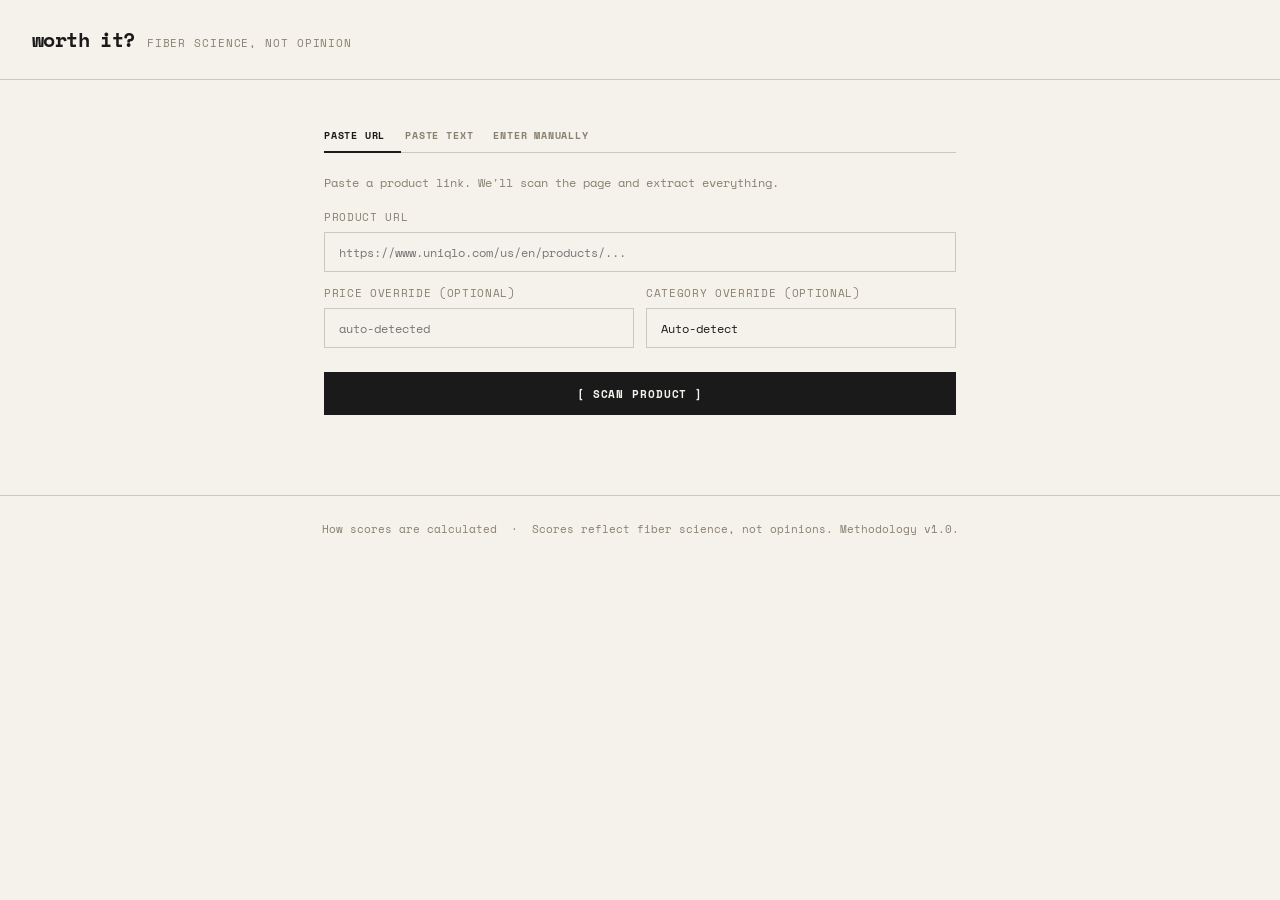
==== templates/index.html @ c6278e77 "feat: restructure card-top to headline-first; add property attribution and construction fallback HTM" ====
<!DOCTYPE html>
<html lang="en">
<head>
  <meta charset="UTF-8" />
  <meta name="viewport" content="width=device-width, initial-scale=1.0" />
  <title>Worth It?</title>
  <link rel="preconnect" href="https://fonts.googleapis.com" />
  <link rel="preconnect" href="https://fonts.gstatic.com" crossorigin />
  <link href="https://fonts.googleapis.com/css2?family=Space+Mono:ital,wght@0,400;0,700;1,400&display=swap" rel="stylesheet" />
  <link rel="stylesheet" href="/static/style.css" />
</head>
<body>

  <header>
    <span class="logo">worth it?</span>
    <span class="tagline">fiber science, not opinion</span>
  </header>

  <main>
    <!-- Input panel -->
    <section id="input-panel">
      <div class="tabs">
        <button class="tab active" data-tab="url">Paste URL</button>
        <button class="tab" data-tab="text">Paste text</button>
        <button class="tab" data-tab="manual">Enter manually</button>
      </div>

      <!-- ── Tab A: URL scan ──────────────────────────────────────────────── -->
      <div id="url-form" class="tab-content active">
        <p class="tab-hint">Paste a product link. We'll scan the page and extract everything.</p>
        <div class="field">
          <label for="url-input">Product URL</label>
          <input
            id="url-input"
            type="url"
            placeholder="https://www.uniqlo.com/us/en/products/..."
            autocomplete="off"
            spellcheck="false"
          />
        </div>
        <div class="field-row two-col" style="margin-top:12px">
          <div class="field">
            <label for="price-url">Price override <span class="optional">(optional)</span></label>
            <input id="price-url" type="number" min="0" step="0.01" placeholder="auto-detected" />
          </div>
          <div class="field">
            <label for="category-url">Category override <span class="optional">(optional)</span></label>
            <select id="category-url">
              <option value="">Auto-detect</option>
              <option value="sweater">Sweater / knitwear</option>
              <option value="t-shirt">T-shirt / top</option>
              <option value="dress">Dress / skirt</option>
              <option value="jeans">Jeans / trousers</option>
              <option value="outerwear">Jacket / coat</option>
              <option value="activewear">Activewear</option>
            </select>
          </div>
        </div>
        <button id="btn-score-url" type="button" class="btn-score">[ SCAN PRODUCT ]</button>
      </div>

      <!-- ── Tab B: Paste text ────────────────────────────────────────────── -->
      <div id="text-form" class="tab-content">
        <p class="tab-hint">
          Copy any text from the product page — the description, materials section, or care label — and paste it here. No formatting needed.
        </p>
        <div class="field">
          <label for="raw-text">Product description</label>
          <textarea
            id="raw-text"
            rows="6"
            placeholder="e.g. Material: 52% Acrylic, 48% Polyester&#10;Care: Machine wash cold&#10;$148.00&#10;&#10;Paste anything from the product page."
          ></textarea>
        </div>
        <div class="field-row two-col" style="margin-top:12px">
          <div class="field">
            <label for="price-text">Price override <span class="optional">(optional)</span></label>
            <input id="price-text" type="number" min="0" step="0.01" placeholder="auto-detected" />
          </div>
          <div class="field">
            <label for="category-text">Category override <span class="optional">(optional)</span></label>
            <select id="category-text">
              <option value="">Auto-detect</option>
              <option value="sweater">Sweater / knitwear</option>
              <option value="t-shirt">T-shirt / top</option>
              <option value="dress">Dress / skirt</option>
              <option value="jeans">Jeans / trousers</option>
              <option value="outerwear">Jacket / coat</option>
              <option value="activewear">Activewear</option>
            </select>
          </div>
        </div>
        <button id="btn-score-text" type="button" class="btn-score">[ EXTRACT + SCORE ]</button>
      </div>

      <!-- ── Tab C: Manual entry ──────────────────────────────────────────── -->
      <form id="manual-form" class="tab-content">
        <p class="tab-hint">Enter the fiber composition directly. Use the format: 52% acrylic, 48% polyester</p>
        <div class="field">
          <label for="composition-text">Fiber composition</label>
          <input
            id="composition-text"
            type="text"
            placeholder="e.g. 52% acrylic, 48% polyester"
            autocomplete="off"
          />
        </div>
        <div class="field-row two-col" style="margin-top:12px">
          <div class="field">
            <label for="price-manual">Price (USD)</label>
            <input id="price-manual" type="number" min="0" step="0.01" placeholder="148" />
          </div>
          <div class="field">
            <label for="category-manual">Category</label>
            <select id="category-manual">
              <option value="other">Select…</option>
              <option value="sweater">Sweater / knitwear</option>
              <option value="t-shirt">T-shirt / top</option>
              <option value="dress">Dress / skirt</option>
              <option value="jeans">Jeans / trousers</option>
              <option value="outerwear">Jacket / coat</option>
              <option value="activewear">Activewear</option>
            </select>
          </div>
        </div>
        <button type="submit" class="btn-score">[ SCORE IT ]</button>
      </form>

    </section>

    <!-- Loading -->
    <div id="loading" hidden>
      <div class="spinner"></div>
      <p id="loading-msg">Analysing fiber composition…</p>
    </div>

    <!-- Error -->
    <div id="error-box" hidden>
      <p id="error-msg"></p>
      <p id="error-action" class="error-action"></p>
    </div>

    <!-- Result card -->
    <section id="result-card" hidden>
      <div id="card-inner">

        <div class="card-top">
          <p id="card-headline" class="card-headline"></p>
          <p id="card-headline-sub" class="card-headline-sub"></p>

          <div id="watch-for-row" class="watch-for-row" hidden>
            <span class="watch-for-label">Watch for:</span>
            <span id="watch-for-items"></span>
          </div>

          <div class="score-line">
            <span id="score-number" class="score-number">—</span>
            <span class="score-sep"> / 100  ·  </span>
            <span id="score-band-label" class="score-band-label"></span>
          </div>

          <div class="confidence-badge">
            <span id="confidence-label"></span>
            <span id="confidence-note" class="confidence-note"></span>
          </div>

          <p id="verdict-sentence" class="verdict-sentence"></p>
        </div>

        <div class="section-header">/MATERIAL ANALYSIS</div>
        <div class="stats-row">
          <div class="stat">
            <span class="stat-label">Material durability</span>
            <span id="stat-material" class="stat-value">—</span>
          </div>
          <div class="stat">
            <span class="stat-label">Price fit</span>
            <span id="stat-pressure" class="stat-value">—</span>
          </div>
          <div class="stat">
            <span class="stat-label">Est. cost per wear</span>
            <span id="stat-cpw" class="stat-value">—</span>
          </div>
        </div>

        <div id="cpw-note" class="price-detail" hidden></div>

        <div id="price-detail" class="price-detail"></div>

        <div class="section-header">/PROPERTIES</div>
        <p class="properties-attribution">Fiber class averages — ASTM D4970/D5034</p>
        <div class="property-bars">
          <div class="prop-row"><span>Pilling resistance</span><div class="bar-track"><div class="bar" id="bar-pilling"></div></div><span id="val-pilling" class="prop-val"></span></div>
          <div class="prop-row"><span>Tensile strength</span><div class="bar-track"><div class="bar" id="bar-tensile"></div></div><span id="val-tensile" class="prop-val"></span></div>
          <div class="prop-row"><span>Colorfastness</span><div class="bar-track"><div class="bar" id="bar-colorfastness"></div></div><span id="val-colorfastness" class="prop-val"></span></div>
          <div class="prop-row"><span>Moisture management</span><div class="bar-track"><div class="bar" id="bar-moisture"></div></div><span id="val-moisture" class="prop-val"></span></div>
        </div>

        <div class="section-header section-header-construction">/CONSTRUCTION</div>
        <!-- Construction score -->
        <div id="construction-not-assessed" class="construction-not-assessed" hidden>
          <span class="construction-na-label">Construction not assessed</span>
          <p id="construction-floor-note-na" class="construction-floor-note"></p>
        </div>
        <div id="construction-row" class="construction-row" hidden>
          <div class="prop-row">
            <span>Construction</span>
            <div class="bar-track"><div class="bar" id="bar-construction"></div></div>
            <span id="construction-score" class="prop-val">—</span>
          </div>
          <p id="construction-floor-note" class="construction-floor-note"></p>
          <ul id="construction-signals" class="construction-signals"></ul>
        </div>

        <div class="card-footer">
          <button id="btn-download" class="btn-download">[ DOWNLOAD CARD ]</button>
          <button id="btn-reset" class="btn-reset">[ SCORE ANOTHER ]</button>
        </div>

      </div>
    </section>

  </main>

  <footer>
    <a href="/methodology">How scores are calculated</a>
    &nbsp;·&nbsp;
    <span>Scores reflect fiber science, not opinions. Methodology v1.0.</span>
  </footer>

  <script src="/static/app.js"></script>
</body>
</html>
---- static/style.css ----
/* ── Reset & base ────────────────────────────────────────────────────────── */
*, *::before, *::after { box-sizing: border-box; margin: 0; padding: 0; }

:root {
  --bg:       #f5f2eb;
  --surface:  #ede9df;
  --border:   #ccc8be;
  --text:     #1a1a1a;
  --muted:    #8a8070;
  --red:      #c0392b;
  --yellow:   #a07800;
  --green:    #2d6e3e;
  --score:    #f5820a;
  --radius:   0px;
  --mono:     "Space Mono", "Courier New", Courier, monospace;
}

html, body {
  background: var(--bg);
  color: var(--text);
  font-family: var(--mono);
  font-size: 14px;
  line-height: 1.6;
  min-height: 100vh;
}

a { color: var(--muted); text-decoration: none; }
a:hover { color: var(--text); }

/* ── Layout ──────────────────────────────────────────────────────────────── */
header {
  display: flex;
  align-items: baseline;
  gap: 12px;
  padding: 24px 32px;
  border-bottom: 1px solid var(--border);
}

.logo {
  font-size: 1.4rem;
  font-weight: 700;
  letter-spacing: -0.03em;
  color: var(--text);
}

.tagline {
  font-size: 0.8rem;
  color: var(--muted);
  text-transform: uppercase;
  letter-spacing: 0.08em;
}

main {
  max-width: 680px;
  margin: 0 auto;
  padding: 40px 24px 80px;
}

footer {
  text-align: center;
  padding: 24px;
  font-size: 0.8rem;
  color: var(--muted);
  border-top: 1px solid var(--border);
}

/* ── Tabs ────────────────────────────────────────────────────────────────── */
.tabs {
  display: flex;
  gap: 4px;
  margin-bottom: 20px;
  border-bottom: 1px solid var(--border);
  padding-bottom: 0;
}

.tab {
  background: none;
  border: none;
  color: var(--muted);
  font-size: 0.72rem;
  font-family: var(--mono);
  font-weight: 700;
  letter-spacing: 0.08em;
  text-transform: uppercase;
  padding: 8px 16px 8px 0;
  cursor: pointer;
  border-bottom: 2px solid transparent;
  margin-bottom: -1px;
  transition: color 0.15s, border-color 0.15s;
}

.tab.active { color: var(--text); border-bottom-color: var(--text); }
.tab-content { display: none; }
.tab-content.active { display: block; }

/* ── Form ────────────────────────────────────────────────────────────────── */
.field { display: flex; flex-direction: column; gap: 6px; }
.field-row { margin-bottom: 16px; }
.field-row.two-col { display: grid; grid-template-columns: 1fr 1fr; gap: 12px; }

label { font-size: 0.8rem; color: var(--muted); text-transform: uppercase; letter-spacing: 0.06em; }

/* ── Tab hint ────────────────────────────────────────────────────────────── */
.tab-hint {
  font-size: 0.88rem;
  color: var(--muted);
  margin-bottom: 16px;
  line-height: 1.5;
}

.optional {
  font-size: 0.78rem;
  color: var(--muted);
  font-weight: 400;
}

/* ── Error action line ───────────────────────────────────────────────────── */
.error-action {
  margin-top: 6px;
  font-size: 0.85rem;
  color: #d46060;
}

input[type="text"],
input[type="number"],
input[type="url"],
textarea,
select {
  background: var(--bg);
  border: 1px solid var(--border);
  color: var(--text);
  border-radius: 0;
  padding: 10px 14px;
  font-size: 0.88rem;
  font-family: var(--mono);
  outline: none;
  width: 100%;
  transition: border-color 0.15s;
}

input:focus, select:focus, textarea:focus { border-color: var(--text); }

textarea {
  resize: vertical;
  min-height: 110px;
  font-family: inherit;
  line-height: 1.5;
}
select { appearance: none; cursor: pointer; }

.btn-score {
  width: 100%;
  background: var(--text);
  color: var(--bg);
  border: 1px solid var(--text);
  border-radius: 0;
  padding: 12px;
  font-size: 0.8rem;
  font-weight: 700;
  font-family: var(--mono);
  letter-spacing: 0.08em;
  cursor: pointer;
  margin-top: 8px;
  transition: background 0.15s, color 0.15s;
  text-transform: uppercase;
}

.btn-score:hover { background: var(--bg); color: var(--text); }
.btn-score:disabled { opacity: 0.4; cursor: not-allowed; }

/* ── Drop zone ───────────────────────────────────────────────────────────── */
.drop-zone {
  border: 2px dashed var(--border);
  border-radius: 0;
  padding: 40px 24px;
  text-align: center;
  color: var(--muted);
  cursor: pointer;
  transition: border-color 0.15s, color 0.15s;
}

.drop-zone:hover, .drop-zone.drag-over {
  border-color: #555;
  color: var(--text);
}

.drop-zone p { margin-top: 12px; font-size: 0.95rem; }
.drop-zone span { font-size: 0.85rem; color: var(--muted); }

#image-preview-wrap {
  position: relative;
  margin-top: 12px;
}

#image-preview {
  width: 100%;
  max-height: 300px;
  object-fit: contain;
  border-radius: 0;
  border: 1px solid var(--border);
}

#remove-image {
  position: absolute;
  top: 8px;
  right: 8px;
  background: rgba(0,0,0,0.7);
  border: none;
  color: #fff;
  width: 28px;
  height: 28px;
  border-radius: 50%;
  cursor: pointer;
  font-size: 0.85rem;
  line-height: 28px;
}

/* ── Loading ─────────────────────────────────────────────────────────────── */
#loading {
  text-align: center;
  padding: 60px 0;
  color: var(--muted);
}

.spinner {
  width: 24px;
  height: 24px;
  border: 2px solid var(--border);
  border-top-color: var(--text);
  border-radius: 50%;
  animation: spin 0.7s linear infinite;
  margin: 0 auto 16px;
}

@keyframes spin { to { transform: rotate(360deg); } }

/* ── Error ───────────────────────────────────────────────────────────────── */
#error-box {
  background: #f5ece9;
  border: 1px solid #c0392b;
  border-radius: 0;
  padding: 16px 20px;
  color: var(--red);
  margin-top: 24px;
  font-size: 0.85rem;
}

/* ── Section headers ─────────────────────────────────────────────────────── */
.section-header {
  padding: 10px 24px 6px;
  font-size: 0.72rem;
  font-weight: 700;
  text-transform: uppercase;
  letter-spacing: 0.1em;
  color: var(--muted);
  border-bottom: 1px solid var(--border);
}

/* ── Result card ─────────────────────────────────────────────────────────── */
#result-card {
  margin-top: 40px;
  animation: fadeUp 0.3s ease;
}

@keyframes fadeUp {
  from { opacity: 0; transform: translateY(16px); }
  to   { opacity: 1; transform: translateY(0); }
}

#card-inner {
  background: var(--bg);
  border: 1px solid var(--border);
  border-radius: 0;
  overflow: hidden;
}

/* Score + verdict row */
.card-top {
  display: flex;
  gap: 24px;
  align-items: center;
  padding: 28px 24px;
  border-bottom: 1px solid var(--border);
}

.score-block {
  display: flex;
  flex-direction: column;
  align-items: flex-start;
  flex-shrink: 0;
  width: 90px;
}

.score-number {
  font-size: 4rem;
  font-weight: 700;
  line-height: 1;
  color: var(--score);
  font-variant-numeric: tabular-nums;
}

.score-rule {
  width: 100%;
  height: 1px;
  background: var(--border);
  margin: 6px 0 4px;
}

.score-denom {
  font-size: 0.75rem;
  color: var(--muted);
  letter-spacing: 0.04em;
}

.card-top-right { flex: 1; }

.verdict-sentence {
  font-size: 1rem;
  line-height: 1.5;
  margin-bottom: 6px;
}

.confidence-badge {
  display: flex;
  flex-direction: column;
  gap: 4px;
  margin-top: 8px;
}

#confidence-label {
  font-size: 0.72rem;
  letter-spacing: 0.08em;
  font-weight: 400;
}

.confidence-note {
  font-size: 0.8rem;
  color: var(--muted);
  line-height: 1.4;
}

/* Stats row */
.stats-row {
  display: flex;
  flex-direction: column;
  border-bottom: 1px solid var(--border);
}

.stat {
  display: flex;
  align-items: baseline;
  justify-content: space-between;
  padding: 8px 24px;
  border-bottom: 1px solid var(--border);
  gap: 8px;
}

.stat:last-child { border-bottom: none; }

.stat-label {
  font-size: 0.72rem;
  text-transform: uppercase;
  letter-spacing: 0.08em;
  color: var(--muted);
  flex-shrink: 0;
}

.stat-label::after {
  content: " ....................................................";
  color: var(--border);
  letter-spacing: 0;
  overflow: hidden;
  white-space: nowrap;
  display: inline-block;
  max-width: 100px;
}

.stat-value {
  font-size: 0.95rem;
  font-weight: 700;
  text-align: right;
  flex-shrink: 0;
}

/* Price detail */
.price-detail {
  padding: 10px 24px 14px;
  font-size: 0.82rem;
  color: var(--muted);
  border-bottom: 1px solid var(--border);
  line-height: 1.5;
}

/* Property bars */
.property-bars {
  padding: 20px 24px;
  display: flex;
  flex-direction: column;
  gap: 12px;
  border-bottom: 1px solid var(--border);
}

.prop-row {
  display: grid;
  grid-template-columns: 150px 1fr 32px;
  align-items: center;
  gap: 16px;
  font-size: 0.78rem;
  text-transform: uppercase;
  letter-spacing: 0.06em;
}

.bar-track {
  height: 4px;
  background: var(--border);
  border-radius: 0;
  overflow: hidden;
}

.bar {
  height: 100%;
  border-radius: 0;
  transition: width 0.7s cubic-bezier(.4,0,.2,1);
  width: 0%;
}

.prop-val { font-size: 0.78rem; color: var(--text); text-align: right; font-weight: 700; }

/* ── Construction row ────────────────────────────────────────────────────── */
.construction-row {
  padding: 16px 24px;
  border-bottom: 1px solid var(--border);
}


.construction-floor-note {
  font-size: 0.8rem;
  color: var(--muted);
  line-height: 1.45;
  margin-bottom: 6px;
}

.construction-signals {
  list-style: none;
  padding: 0;
  display: flex;
  flex-wrap: wrap;
  gap: 6px;
  margin: 0;
}

.construction-signals li {
  font-size: 0.72rem;
  border: 1px solid var(--border);
  padding: 2px 8px;
  border-radius: 0;
  color: var(--muted);
  background: none;
}

.construction-signals li::before { content: "[ "; }
.construction-signals li::after  { content: " ]"; }

/* Card footer */
.card-footer {
  display: flex;
  gap: 10px;
  padding: 16px 24px;
}

.btn-download {
  flex: 1;
  background: var(--text);
  color: var(--bg);
  border: 1px solid var(--text);
  border-radius: 0;
  padding: 10px;
  font-size: 0.78rem;
  font-weight: 700;
  font-family: var(--mono);
  letter-spacing: 0.08em;
  cursor: pointer;
  transition: background 0.15s, color 0.15s;
  text-transform: uppercase;
}

.btn-download:hover { background: var(--bg); color: var(--text); }

@keyframes ellipsis {
  0%   { content: "[ EXPORTING ]"; }
  33%  { content: "[ EXPORTING . ]"; }
  66%  { content: "[ EXPORTING .. ]"; }
  100% { content: "[ EXPORTING ... ]"; }
}

.btn-download.exporting {
  opacity: 0.7;
  cursor: not-allowed;
  pointer-events: none;
}

.btn-download.exporting::before {
  content: "[ EXPORTING ]";
  animation: ellipsis 1.2s steps(1) infinite;
}

.btn-reset {
  background: none;
  border: 1px solid var(--border);
  color: var(--muted);
  border-radius: 0;
  padding: 10px 20px;
  font-size: 0.78rem;
  font-weight: 700;
  font-family: var(--mono);
  letter-spacing: 0.08em;
  cursor: pointer;
  transition: color 0.15s, border-color 0.15s;
  text-transform: uppercase;
}

.btn-reset:hover { color: var(--text); border-color: var(--text); }

/* ── Responsive ──────────────────────────────────────────────────────────── */
@media (max-width: 520px) {
  .card-top { flex-direction: column; gap: 16px; }
  .card-top-right { text-align: left; }
  .stats-row { flex-direction: column; }
  .prop-row { grid-template-columns: 110px 1fr 32px; }
  .field-row.two-col { grid-template-columns: 1fr; }
  header { padding: 16px; }
  .score-number { font-size: 3rem; }
}
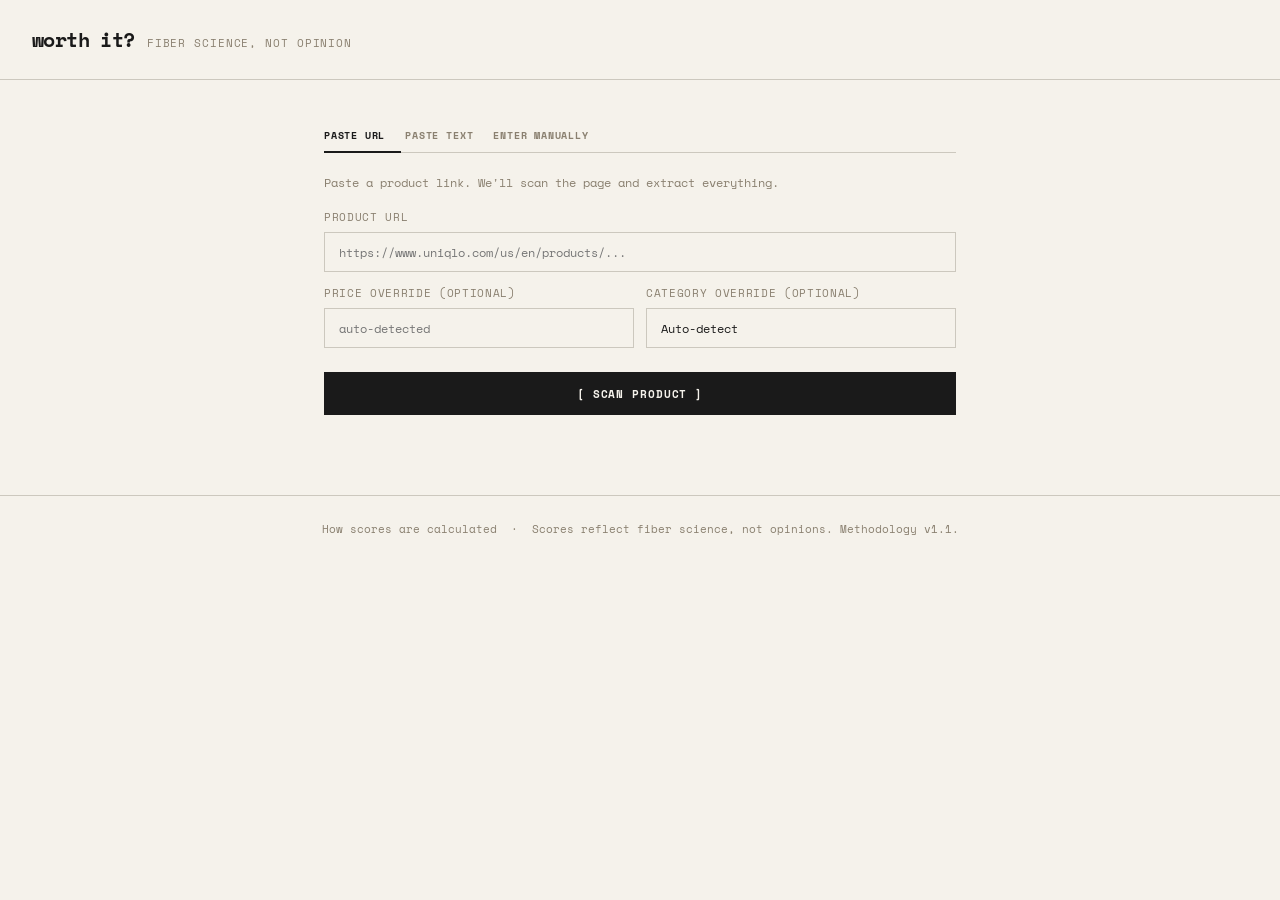
==== commit f74d6bd9: "docs: bump homepage footer methodology version to v1.1 Match the methodology page, which was updated" ====
--- a/templates/index.html
+++ b/templates/index.html
@@ -155,9 +155,11 @@
 
           <div class="score-line">
             <span id="score-number" class="score-number">—</span>
-            <span class="score-sep"> / 100  ·  </span>
+            <span id="score-sep" class="score-sep"> / 100  ·  </span>
             <span id="score-band-label" class="score-band-label"></span>
           </div>
+
+          <p class="score-framing">This score measures durability vs price — not comfort or feel.</p>
 
           <div class="confidence-badge">
             <span id="confidence-label"></span>
@@ -173,11 +175,15 @@
             <span class="stat-label">Material durability</span>
             <span id="stat-material" class="stat-value">—</span>
           </div>
-          <div class="stat">
+          <div id="construction-stat-row" class="stat" hidden>
+            <span class="stat-label">Construction</span>
+            <span id="stat-construction" class="stat-value">—</span>
+          </div>
+          <div id="price-fit-stat" class="stat">
             <span class="stat-label">Price fit</span>
             <span id="stat-pressure" class="stat-value">—</span>
           </div>
-          <div class="stat">
+          <div id="cpw-stat-row" class="stat">
             <span class="stat-label">Est. cost per wear</span>
             <span id="stat-cpw" class="stat-value">—</span>
           </div>
@@ -186,6 +192,14 @@
         <div id="cpw-note" class="price-detail" hidden></div>
 
         <div id="price-detail" class="price-detail"></div>
+
+        <div id="technical-override" class="technical-override" hidden>
+          <p class="technical-override-label">Material is not the value driver here</p>
+          <p class="technical-override-sub">This piece relies on membrane technology and construction for performance. Fiber composition alone doesn't reflect its value.</p>
+          <p class="technical-override-heading">Technical signals detected:</p>
+          <ul id="technical-signals-list" class="technical-signals-list"></ul>
+          <p class="technical-override-note">Designed for weather protection and durability in harsh conditions, not everyday wear comfort.</p>
+        </div>
 
         <div class="section-header">/PROPERTIES</div>
         <p class="properties-attribution">Fiber class averages — ASTM D4970/D5034</p>
@@ -225,7 +239,7 @@
   <footer>
     <a href="/methodology">How scores are calculated</a>
     &nbsp;·&nbsp;
-    <span>Scores reflect fiber science, not opinions. Methodology v1.0.</span>
+    <span>Scores reflect fiber science, not opinions. Methodology v1.1.</span>
   </footer>
 
   <script src="/static/app.js"></script>
--- a/static/style.css
+++ b/static/style.css
@@ -1,5 +1,6 @@
 /* ── Reset & base ────────────────────────────────────────────────────────── */
 *, *::before, *::after { box-sizing: border-box; margin: 0; padding: 0; }
+[hidden] { display: none !important; }
 
 :root {
   --bg:       #f5f2eb;
@@ -277,8 +278,8 @@
 /* Score + verdict row */
 .card-top {
   display: flex;
-  gap: 24px;
-  align-items: center;
+  flex-direction: column;
+  gap: 0;
   padding: 28px 24px;
   border-bottom: 1px solid var(--border);
 }
@@ -292,7 +293,7 @@
 }
 
 .score-number {
-  font-size: 4rem;
+  font-size: 1.6rem;
   font-weight: 700;
   line-height: 1;
   color: var(--score);
@@ -315,9 +316,11 @@
 .card-top-right { flex: 1; }
 
 .verdict-sentence {
-  font-size: 1rem;
-  line-height: 1.5;
-  margin-bottom: 6px;
+  font-size: 0.8rem;
+  color: var(--muted);
+  line-height: 1.5;
+  margin-top: 10px;
+  margin-bottom: 0;
 }
 
 .confidence-badge {
@@ -337,6 +340,146 @@
   font-size: 0.8rem;
   color: var(--muted);
   line-height: 1.4;
+}
+
+/* ── Headline system ─────────────────────────────────────────────────────── */
+.card-headline {
+  font-size: 1.35rem;
+  font-weight: 700;
+  line-height: 1.2;
+  color: var(--text);
+  margin-bottom: 6px;
+}
+
+.card-headline-sub {
+  font-size: 0.82rem;
+  color: var(--muted);
+  line-height: 1.5;
+  margin-bottom: 16px;
+}
+
+.watch-for-row {
+  margin-bottom: 14px;
+  font-size: 0.78rem;
+  line-height: 1.5;
+}
+
+.watch-for-label {
+  font-size: 0.65rem;
+  text-transform: uppercase;
+  letter-spacing: 0.08em;
+  color: var(--muted);
+  font-weight: 700;
+  margin-right: 4px;
+}
+
+.score-line {
+  display: flex;
+  align-items: baseline;
+  gap: 0;
+  margin-bottom: 10px;
+}
+
+.score-sep {
+  font-size: 0.82rem;
+  color: var(--muted);
+}
+
+.score-band-label {
+  font-size: 0.65rem;
+  font-weight: 700;
+  text-transform: uppercase;
+  letter-spacing: 0.08em;
+  color: var(--muted);
+}
+
+.score-framing {
+  font-size: 0.7rem;
+  color: var(--muted);
+  margin: 4px 0 0;
+  font-style: italic;
+  letter-spacing: 0.01em;
+}
+
+/* ── Property bars attribution ────────────────────────────────────────────── */
+.properties-attribution {
+  padding: 4px 24px 10px;
+  font-size: 0.65rem;
+  color: var(--muted);
+  font-style: italic;
+  letter-spacing: 0.02em;
+}
+
+/* ── Construction not assessed ───────────────────────────────────────────── */
+.construction-not-assessed {
+  padding: 12px 24px;
+  border-top: 1px solid var(--border);
+}
+
+.construction-na-label {
+  font-size: 0.72rem;
+  text-transform: uppercase;
+  letter-spacing: 0.06em;
+  color: var(--muted);
+  font-style: italic;
+}
+
+/* ── Technical override panel ────────────────────────────────────────────── */
+.technical-override {
+  padding: 14px 24px 18px;
+  border-top: 1px solid var(--border);
+}
+
+.technical-override-label {
+  font-size: 0.82rem;
+  font-weight: 700;
+  color: var(--text);
+  margin-bottom: 6px;
+}
+
+.technical-override-sub {
+  font-size: 0.75rem;
+  color: var(--muted);
+  line-height: 1.5;
+  margin-bottom: 12px;
+}
+
+.technical-override-heading {
+  font-size: 0.65rem;
+  text-transform: uppercase;
+  letter-spacing: 0.08em;
+  color: var(--muted);
+  font-weight: 700;
+  margin-bottom: 6px;
+}
+
+.technical-signals-list {
+  list-style: none;
+  padding: 0;
+  margin: 0 0 10px;
+}
+
+.technical-signals-list li::before {
+  content: "[ ";
+  color: var(--muted);
+}
+
+.technical-signals-list li::after {
+  content: " ]";
+  color: var(--muted);
+}
+
+.technical-signals-list li {
+  font-size: 0.75rem;
+  line-height: 1.8;
+  color: var(--text);
+}
+
+.technical-override-note {
+  font-size: 0.72rem;
+  color: var(--muted);
+  font-style: italic;
+  line-height: 1.5;
 }
 
 /* Stats row */
